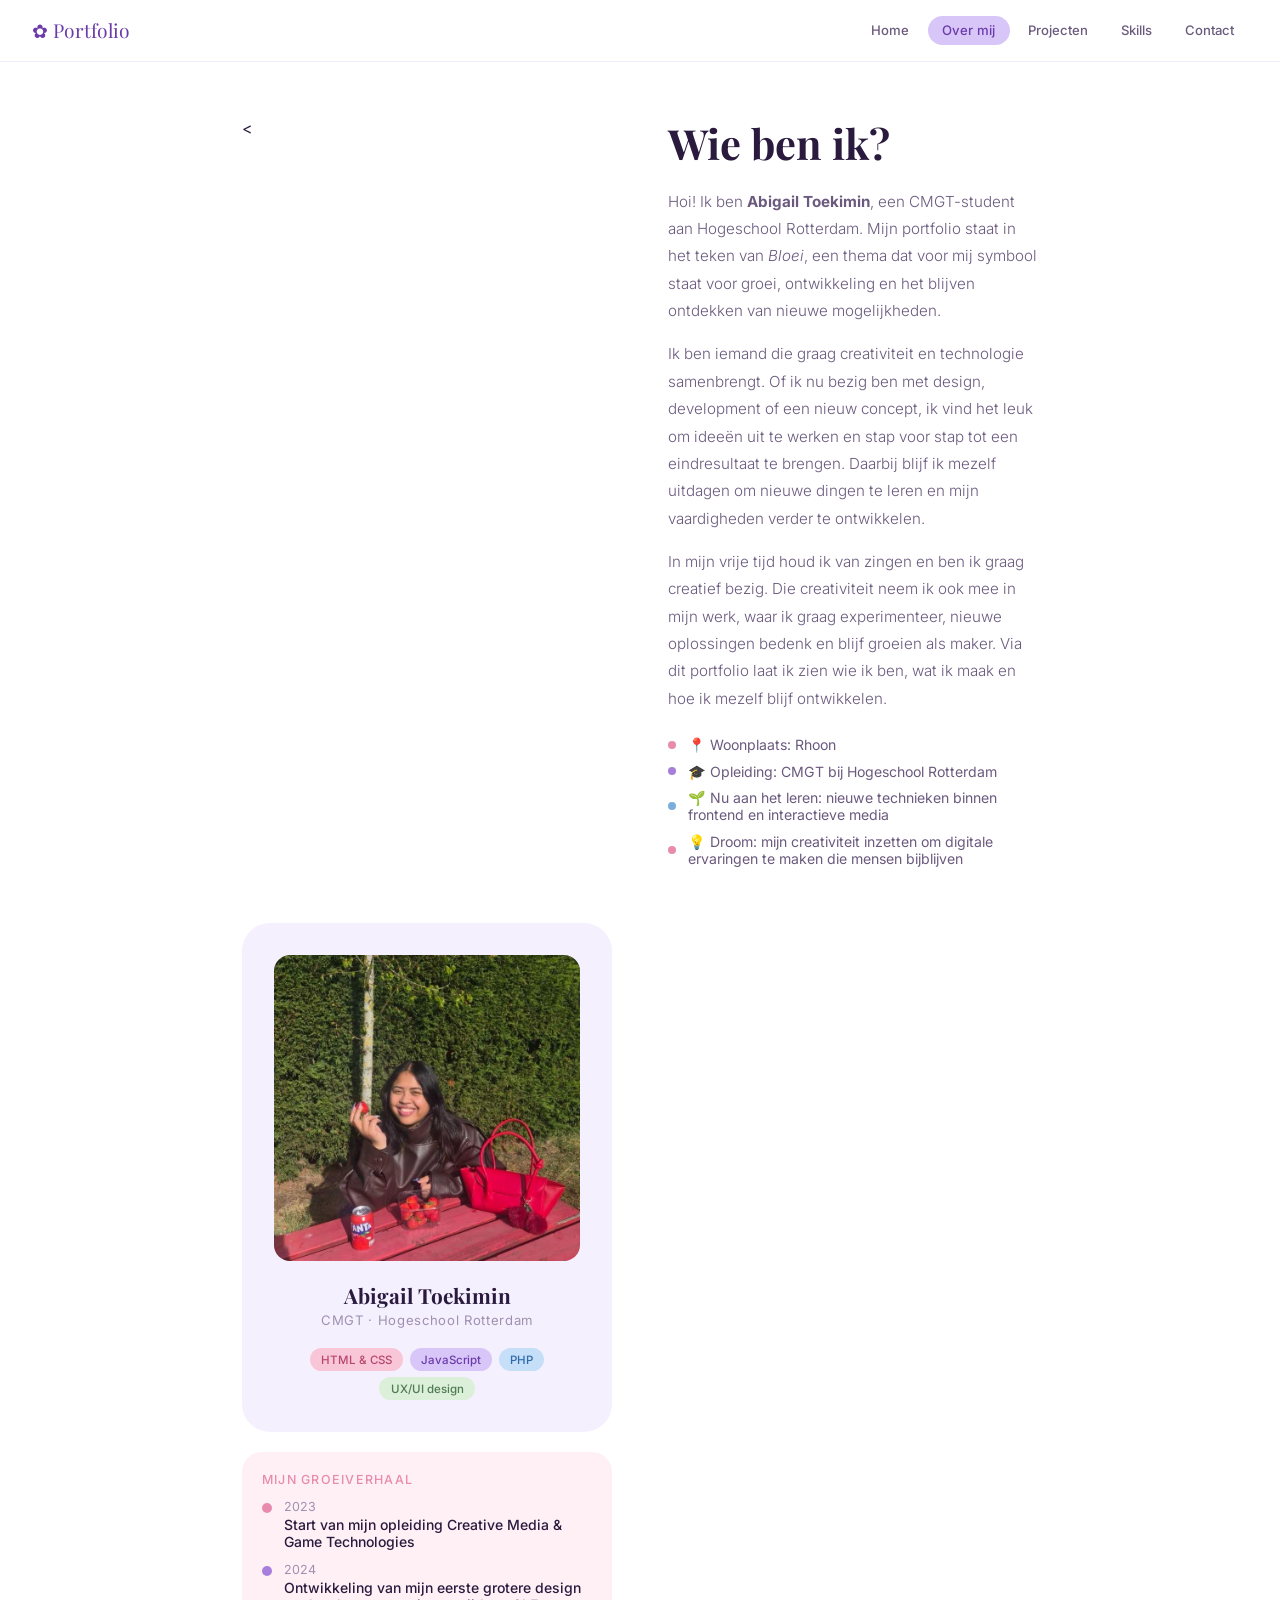
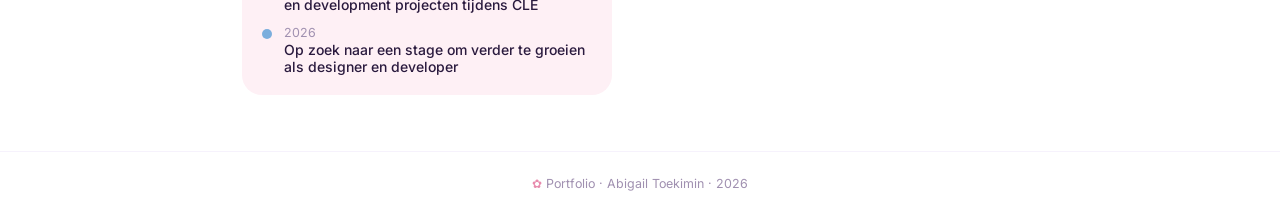
==== over-mij.html @ 212c5326 "Portfolio aangepast en gecorrigeerd" ====
<!DOCTYPE html>
<html lang="nl">
<head>
    <meta charset="UTF-8">
    <meta name="viewport" content="width=device-width, initial-scale=1.0">
    <title>Over mij — Portfolio</title>
    <link rel="stylesheet" href="css/style.css">
    <link rel="stylesheet" href="css/over-mij.css">
</head>
<body>


<nav class="topnav">
    <a href="index.html" class="nav-brand">✿ Portfolio</a>
    <ul class="nav-links">
        <li><a href="index.html">Home</a></li>
        <li><a href="over-mij.html" class="active">Over mij</a></li>
        <li><a href="projecten.html">Projecten</a></li>
        <li><a href="skills.html">Skills</a></li>
        <li><a href="contact.html">Contact</a></li>
    </ul>
</nav>

<main class="wrap">
    <div class="about-grid">

        <
        <div>
            <p class="eyebrow">Over mij</p>
            <h1 class="page-title">Wie ben ik?</h1>

            <div class="about-text">
                <p>
                    Hoi! Ik ben <strong>Abigail Toekimin</strong>, een CMGT-student aan Hogeschool Rotterdam.
                    Mijn portfolio staat in het teken van <em>Bloei</em>, een thema dat voor mij symbool staat voor groei, ontwikkeling en het blijven ontdekken van nieuwe mogelijkheden.
                </p>

                <p>
                    Ik ben iemand die graag creativiteit en technologie samenbrengt. Of ik nu bezig ben met design, development of een nieuw concept,
                    ik vind het leuk om ideeën uit te werken en stap voor stap tot een eindresultaat te brengen. Daarbij blijf ik mezelf uitdagen om nieuwe dingen te leren en mijn vaardigheden verder te ontwikkelen.
                </p>

                <p>
                    In mijn vrije tijd houd ik van zingen en ben ik graag creatief bezig. Die creativiteit neem ik ook mee in mijn werk, waar ik graag experimenteer, nieuwe oplossingen bedenk en blijf groeien als maker.
                    Via dit portfolio laat ik zien wie ik ben, wat ik maak en hoe ik mezelf blijf ontwikkelen.
                </p>
            </div>


            <div class="fun-facts">
                <div class="fun-fact">
                    <div class="fact-dot" style="background: var(--rose-mid);"></div>
                    <span>📍 Woonplaats: Rhoon</span>
                </div>
                <div class="fun-fact">
                    <div class="fact-dot" style="background: var(--lav-mid);"></div>
                    <span>🎓 Opleiding: CMGT bij Hogeschool Rotterdam</span>
                </div>
                <div class="fun-fact">
                    <div class="fact-dot" style="background: var(--blue-mid);"></div>
                    <span>🌱 Nu aan het leren: nieuwe technieken binnen frontend en interactieve media</span>
                </div>

                <div class="fun-fact">
                    <div class="fact-dot" style="background: var(--rose-mid);"></div>
                    <span>💡 Droom: mijn creativiteit inzetten om digitale ervaringen te maken die mensen bijblijven</span>
                </div>
            </div>
        </div>


        <div>

            <div class="about-card">
            <div class="foto-vierkant">
                <img src="images/abigail.jpeg" alt="Foto van Abigail Toekimin">
            </div>

            <h2 class="about-name">Abigail Toekimin</h2>
            <p class="about-role">CMGT · Hogeschool Rotterdam</p>

            <div class="pill-row">
                <span class="pill pill-rose">HTML & CSS</span>
                <span class="pill pill-lav">JavaScript</span>
                <span class="pill pill-blue">PHP</span>
                <span class="pill pill-sage">UX/UI design</span>
            </div>
        </div>


            <div class="timeline-card">
                <p class="timeline-card-title">Mijn groeiverhaal</p>
                <div class="timeline-items">
                    <div class="timeline-item">
                        <div class="t-dot" style="background: var(--rose-mid);"></div>
                        <div>
                            <p class="t-year">2023</p>
                            <p class="t-label">Start van mijn opleiding Creative Media & Game Technologies</p>
                        </div>
                    </div>
                    <div class="timeline-item">
                        <div class="t-dot" style="background: var(--lav-mid);"></div>
                        <div>
                            <p class="t-year">2024</p>
                            <p class="t-label">Ontwikkeling van mijn eerste grotere design en development projecten tijdens CLE</p>
                        </div>
                    </div>
                    <div class="timeline-item">
                        <div class="t-dot" style="background: var(--blue-mid);"></div>
                        <div>
                            <p class="t-year">2026</p>
                            <p class="t-label">Op zoek naar een stage om verder te groeien als designer en developer</p>
                        </div>
                    </div>
                </div>
            </div>
        </div>

    </div>
</main>

<footer class="footer">
    <span>✿</span> Portfolio · Abigail Toekimin · 2026
</footer>

<script src="js/petals.js"></script>
</body>
</html>
---- css/style.css ----
@import url('https://fonts.googleapis.com/css2?family=Playfair+Display:ital,wght@0,400;0,600;1,400&family=Inter:wght@300;400;500&display=swap');


:root {
    --rose:       #F9C6D8;
    --rose-mid:   #E88BAD;
    --rose-deep:  #B5476E;
    --rose-bg:    #FEF0F5;

    --lav:        #D8C6F9;
    --lav-mid:    #A87EDD;
    --lav-deep:   #6B3BAA;
    --lav-bg:     #F5F0FE;

    --blue:       #C6DFF9;
    --blue-mid:   #7BAEDD;
    --blue-deep:  #2E6BAA;
    --blue-bg:    #F0F6FE;

    --sage:       #DCEFD8;
    --sage-mid:   #8FBE8A;
    --sage-deep:  #4E7A54;
    --sage-bg:    #F1FAEF;

    --white:      #FFFFFF;
    --page-bg:    #F7F3FF;
    --txt:        #2A1A3E;
    --txt2:       #6B5A7E;
    --txt3:       #A090B0;
}


*, *::before, *::after {
    box-sizing: border-box;
    margin: 0;
    padding: 0;
}

html {
    scroll-behavior: smooth;
}

body {
    font-family: 'Inter', sans-serif;
    background: var(--page-bg);
    color: var(--txt);
    overflow-x: hidden;
    min-height: 100vh;
}


.topnav {
    display: flex;
    justify-content: space-between;
    align-items: center;
    padding: 1rem 2rem;
    background: rgba(255, 255, 255, 0.88);
    backdrop-filter: blur(10px);
    border-bottom: 1px solid rgba(168, 126, 221, 0.15);
    position: sticky;
    top: 0;
    z-index: 50;
}

.nav-brand {
    font-family: 'Playfair Display', serif;
    font-size: 1.2rem;
    color: var(--lav-deep);
    text-decoration: none;
}

.nav-links {
    display: flex;
    gap: 0.25rem;
    list-style: none;
}

.nav-links a {
    display: inline-block;
    padding: 0.4rem 0.9rem;
    border-radius: 50px;
    font-size: 0.82rem;
    font-weight: 500;
    text-decoration: none;
    color: var(--txt2);
    transition: all 0.2s;
}

.nav-links a:hover {
    background: var(--lav-bg);
    color: var(--lav-deep);
}

.nav-links a.active {
    background: var(--lav);
    color: var(--lav-deep);
}


.petal-float {
    position: fixed;
    top: -30px;
    border-radius: 60% 40% 60% 40%;
    pointer-events: none;
    z-index: 999;
    opacity: 0.8;
    animation-name: fallPetal;
    animation-timing-function: linear;
    animation-iteration-count: infinite;
}

@keyframes fallPetal {
    0% {
        transform: translateY(-10vh) rotate(0deg);
        opacity: 0;
    }

    10% {
        opacity: 0.8;
    }

    100% {
        transform: translateY(110vh) rotate(360deg);
        opacity: 0;
    }
}


.wrap {
    max-width: 860px;
    margin: 0 auto;
    padding: 3.5rem 2rem;
}

.eyebrow {
    font-size: 0.72rem;
    letter-spacing: 0.14em;
    text-transform: uppercase;
    color: var(--lav-mid);
    margin-bottom: 0.6rem;
    display: flex;
    align-items: center;
    gap: 0.5rem;
}

.eyebrow::before {
    content: '';
    width: 20px;
    height: 2px;
    background: var(--rose-mid);
    border-radius: 2px;
    display: inline-block;
}

.page-title {
    font-family: 'Playfair Display', serif;
    font-size: clamp(1.8rem, 4vw, 2.6rem);
    color: var(--txt);
    line-height: 1.2;
    margin-bottom: 1.25rem;
}

.lead {
    font-size: 1rem;
    color: var(--txt2);
    line-height: 1.8;
    font-weight: 300;
    margin-bottom: 2rem;
}


.btn {
    display: inline-block;
    padding: 0.7rem 1.6rem;
    border-radius: 50px;
    font-size: 0.88rem;
    font-weight: 500;
    cursor: pointer;
    border: none;
    transition: all 0.2s;
    letter-spacing: 0.02em;
    text-decoration: none;
}

.btn-filled {
    background: var(--lav-deep);
    color: #fff;
}

.btn-filled:hover {
    background: var(--lav-mid);
}

.btn-outline {
    background: transparent;
    color: var(--lav-deep);
    border: 2px solid var(--lav-deep);
}

.btn-outline:hover {
    background: var(--lav-bg);
}


.pill {
    font-size: 0.72rem;
    padding: 0.28rem 0.7rem;
    border-radius: 50px;
    font-weight: 500;
}

.pill-rose  { background: var(--rose); color: var(--rose-deep); }
.pill-lav   { background: var(--lav); color: var(--lav-deep); }
.pill-blue  { background: var(--blue); color: var(--blue-deep); }
.pill-sage  { background: var(--sage); color: var(--sage-deep); }


.footer {
    text-align: center;
    padding: 1.5rem;
    font-size: 0.78rem;
    color: var(--txt3);
    border-top: 1px solid rgba(168, 126, 221, 0.1);
}

.footer span { color: var(--rose-mid); }


@media (max-width: 640px) {
    .topnav {
        flex-direction: column;
        gap: 0.75rem;
        padding: 0.75rem 1rem;
    }

    .wrap {
        padding: 2.5rem 1.25rem;
    }
}

.project-header .eyebrow {
    display: none;
}
---- css/over-mij.css ----
body {
    background: var(--white);
}

.about-grid {
    display: grid;
    grid-template-columns: 1fr 1fr;
    gap: 3.5rem;
    align-items: start;
}

@media (max-width: 640px) {
    .about-grid {
        grid-template-columns: 1fr;
        gap: 2rem;
    }
}


.about-text p {
    color: var(--txt2);
    line-height: 1.8;
    font-weight: 300;
    margin-bottom: 1rem;
    font-size: 0.95rem;
}

.fun-facts {
    margin-top: 1.5rem;
    display: flex;
    flex-direction: column;
    gap: 0.6rem;
}

.fun-fact {
    display: flex;
    align-items: center;
    gap: 0.75rem;
    font-size: 0.88rem;
    color: var(--txt2);
}

.fact-dot {
    width: 8px;
    height: 8px;
    border-radius: 50%;
    flex-shrink: 0;
}


.about-card {
    background: var(--lav-bg);
    border-radius: 1.75rem;
    padding:  2rem;
    text-align: center;

}


.about-name {
    font-family: 'Playfair Display', serif;
    font-size: 1.3rem;
    color: var(--txt);
    margin-bottom: 0.2rem;
}

.about-role {
    font-size: 0.82rem;
    color: var(--txt3);
    letter-spacing: 0.05em;
    margin-bottom: 1.25rem;
}

.pill-row {
    display: flex;
    flex-wrap: wrap;
    gap: 0.4rem;
    justify-content: center;
}


.timeline-card {
    margin-top: 1.25rem;
    background: var(--rose-bg);
    border-radius: 1.25rem;
    padding: 1.25rem;
}

.timeline-card-title {
    font-size: 0.78rem;
    letter-spacing: 0.1em;
    text-transform: uppercase;
    color: var(--rose-mid);
    margin-bottom: 0.75rem;
    font-weight: 500;
}

.timeline-items {
    display: flex;
    flex-direction: column;
    gap: 0.75rem;
}

.timeline-item {
    display: flex;
    gap: 0.75rem;
    align-items: flex-start;
}

.t-dot {
    width: 10px;
    height: 10px;
    border-radius: 50%;
    margin-top: 4px;
    flex-shrink: 0;
}

.t-year {
    font-size: 0.78rem;
    color: var(--txt3);
    margin-bottom: 0.1rem;
}

.t-label {
    font-size: 0.875rem;
    color: var(--txt);
    font-weight: 500;
}


.foto-vierkant {
    width: 100%;
    aspect-ratio: 1 / 1;
    border-radius: 1rem;
    overflow: hidden;
    margin-bottom: 1.25rem;
}

.foto-vierkant img {
    width: 100%;
    height: 100%;
    object-fit: cover;
    display: block;
}

@media (max-width: 600px) {
    .foto-ring { width: 150px; height: 150px; }
}

.eyebrow {
    display: none;
}
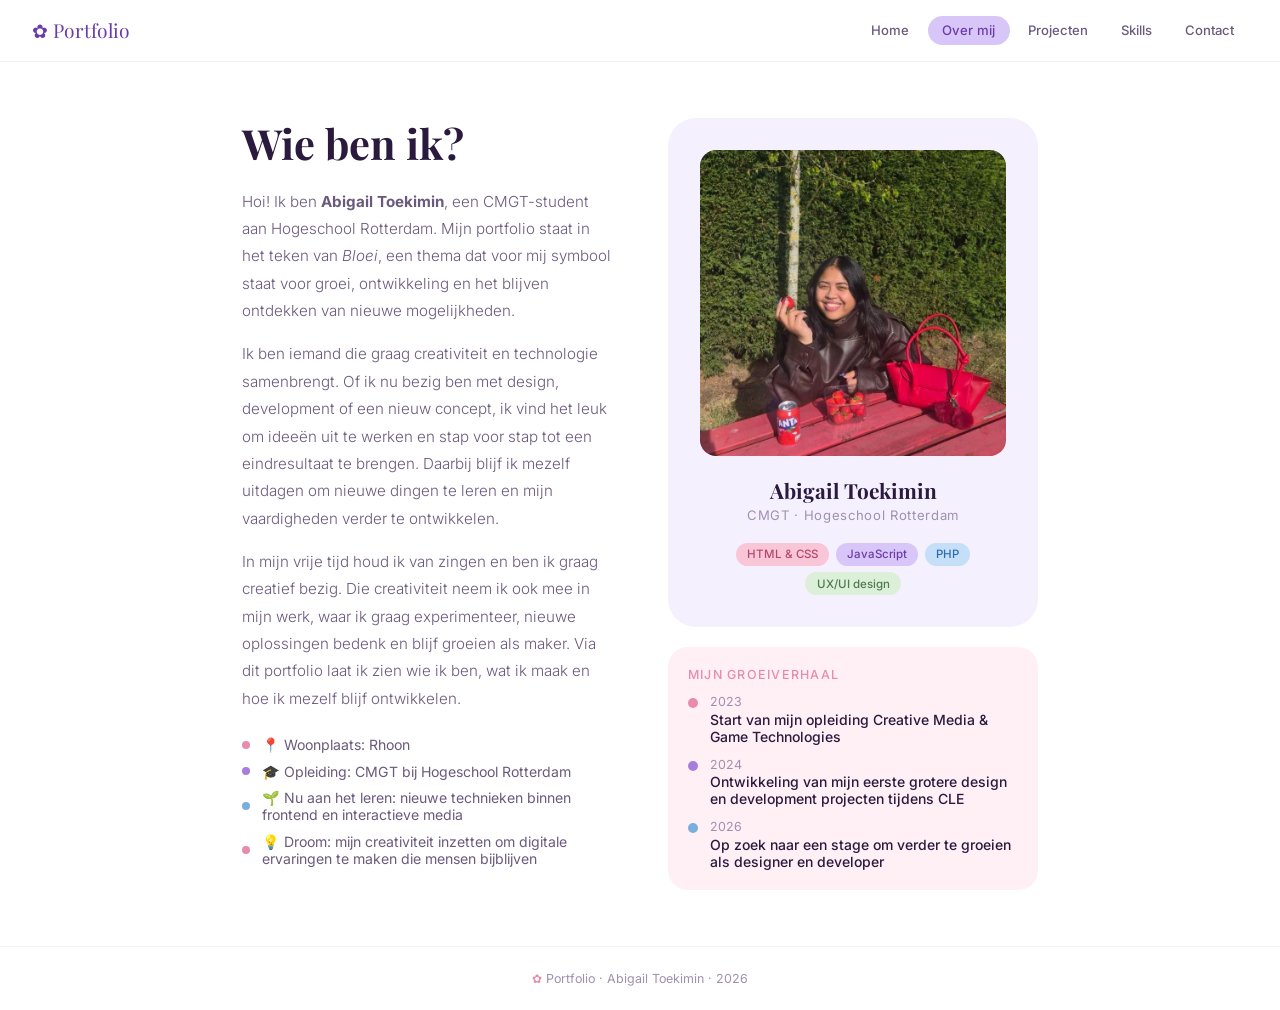
==== commit dc8ba68e: "kleine aanpassing bij de over mij pagina" ====
--- a/over-mij.html
+++ b/over-mij.html
@@ -24,7 +24,6 @@
 <main class="wrap">
     <div class="about-grid">
 
-        <
         <div>
             <p class="eyebrow">Over mij</p>
             <h1 class="page-title">Wie ben ik?</h1>
--- a/css/over-mij.css
+++ b/css/over-mij.css
@@ -1,8 +1,12 @@
+/* ============================================
+   OVER MIJ — Paginastijlen
+   ============================================ */
 
 body {
     background: var(--white);
 }
 
+/* ── GRID LAYOUT ── */
 .about-grid {
     display: grid;
     grid-template-columns: 1fr 1fr;
@@ -17,7 +21,7 @@
     }
 }
 
-
+/* ── TEKST KOLOM ── */
 .about-text p {
     color: var(--txt2);
     line-height: 1.8;
@@ -48,7 +52,7 @@
     flex-shrink: 0;
 }
 
-
+/* ── KAART KOLOM ── */
 .about-card {
     background: var(--lav-bg);
     border-radius: 1.75rem;
@@ -79,7 +83,7 @@
     justify-content: center;
 }
 
-
+/* ── TIJDLIJN KAARTJE ── */
 .timeline-card {
     margin-top: 1.25rem;
     background: var(--rose-bg);
@@ -127,7 +131,7 @@
     color: var(--txt);
     font-weight: 500;
 }
-
+/* ── FOTO SECTIE ── */
 
 .foto-vierkant {
     width: 100%;
